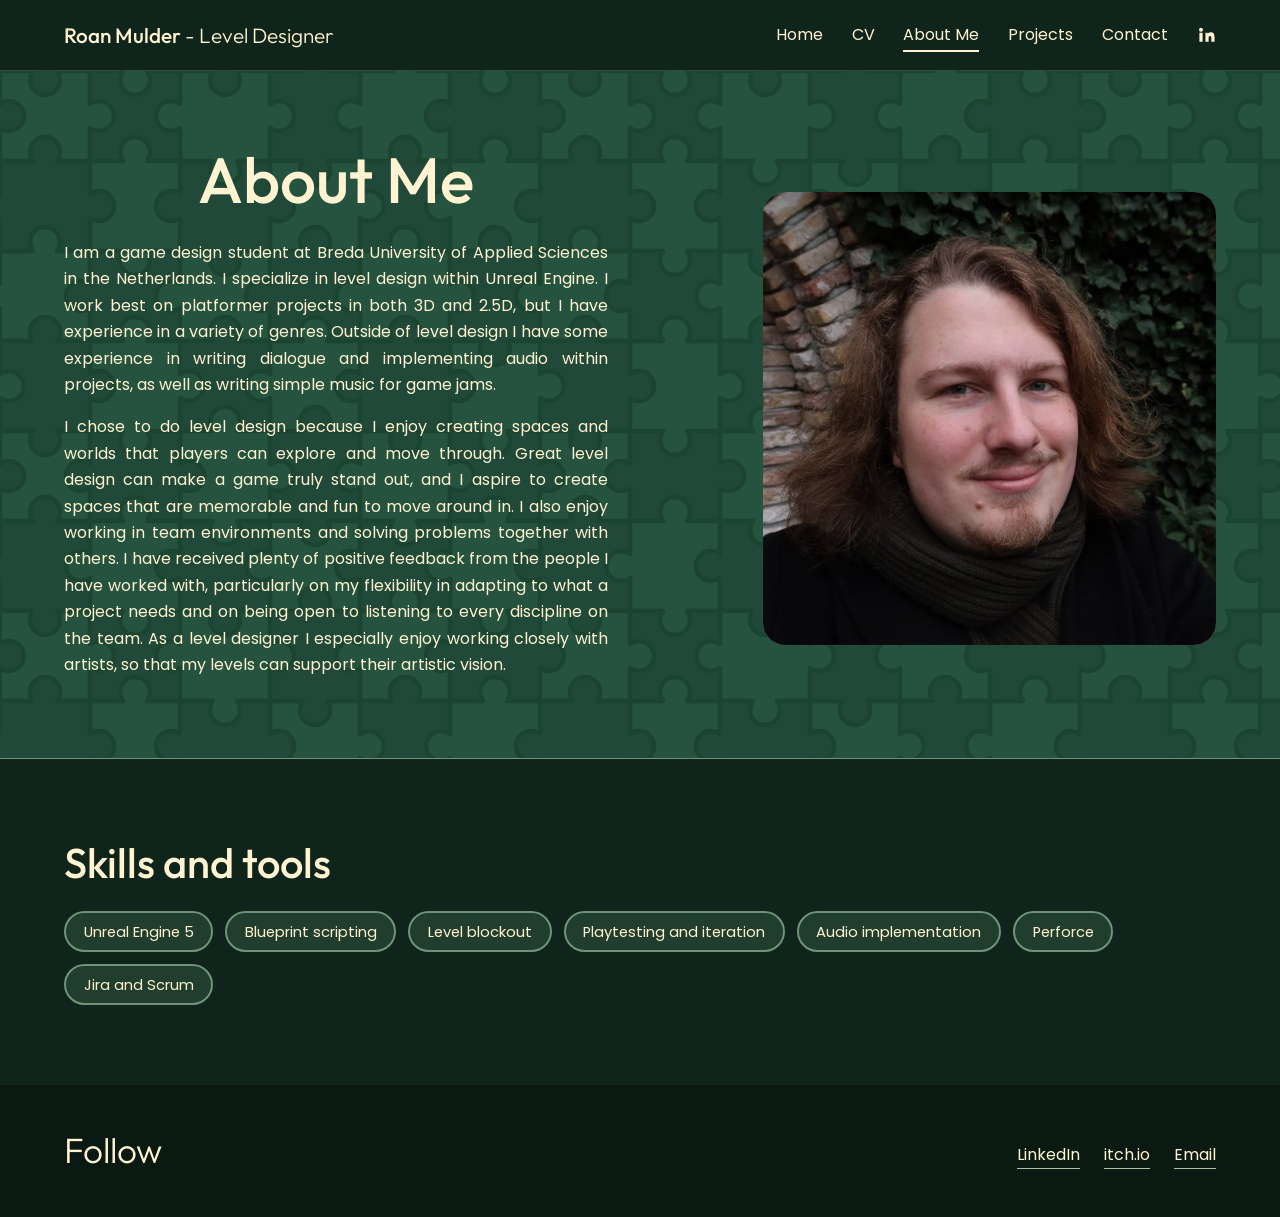
==== about.html @ 0f6e39f2 "Rename About page heading to About Me Co-Authored-By: Claude Opus 5.5 <noreply@anthropic.com> Claude" ====
<!DOCTYPE html>
<html lang="en">
<head>
  <meta charset="utf-8">
  <meta name="viewport" content="width=device-width, initial-scale=1">
  <title>About Me | Roan Mulder</title>
  <meta name="description" content="About Roan Mulder, game design student.">
  <link rel="icon" href="data:image/svg+xml,%3Csvg xmlns='http://www.w3.org/2000/svg' viewBox='0 0 100 100'%3E%3Ctext y='.9em' font-size='90'%3E%F0%9F%A7%A9%3C/text%3E%3C/svg%3E">
  <link rel="preconnect" href="https://fonts.googleapis.com">
  <link rel="preconnect" href="https://fonts.gstatic.com" crossorigin>
  <link href="https://fonts.googleapis.com/css2?family=Outfit:wght@200;300;500;600&family=Poppins:wght@400;500;600&display=swap" rel="stylesheet">
  <link rel="stylesheet" href="css/style.css">
</head>
<body>
<a class="skip-link" href="#content">Skip to content</a>
<header class="site-header">
  <a class="logo" href="index.html" aria-label="Roan Mulder, Level Designer, home">
    Roan Mulder<span class="logo-role"> - Level Designer</span>
  </a>
  <button class="nav-toggle" aria-controls="site-nav" aria-expanded="false">Menu</button>
  <nav class="site-nav" id="site-nav" aria-label="Main">
    <ul class="nav-list">
        <li><a href="index.html">Home</a></li>
        <li><a href="cv.html">CV</a></li>
        <li><a href="about.html" aria-current="page">About Me</a></li>
        <li><a href="projects.html">Projects</a></li>
        <li><a href="contact.html">Contact</a></li>
        <li><a href="https://www.linkedin.com/in/roanmulder/" aria-label="LinkedIn (opens in a new tab)" target="_blank" rel="noopener"><svg viewBox="0 0 24 24" aria-hidden="true"><path d="M4.98 3.5a2.5 2.5 0 1 1 0 5 2.5 2.5 0 0 1 0-5zM3 9.75h4V21H3V9.75zm6.5 0h3.83v1.54h.06c.53-1 1.84-2.07 3.78-2.07 4.04 0 4.78 2.66 4.78 6.12V21h-4v-4.72c0-1.13-.02-2.58-1.57-2.58-1.57 0-1.81 1.23-1.81 2.5V21h-4V9.75z"/></svg></a></li>
    </ul>
  </nav>
</header>

<main id="content">
  <section class="hero hero--short">
    <div class="about-grid">
      <div style="max-width: 34rem; text-align: justify">
        <h1 style="text-align: center; font-style: normal">About Me</h1>
        <p>I am a game design student at Breda University of Applied Sciences in the Netherlands. I specialize in level design within Unreal Engine. I work best on platformer projects in both 3D and 2.5D, but I have experience in a variety of genres. Outside of level design I have some experience in writing dialogue and implementing audio within projects, as well as writing simple music for game jams.</p>
        <p>I chose to do level design because I enjoy creating spaces and worlds that players can explore and move through. Great level design can make a game truly stand out, and I aspire to create spaces that are memorable and fun to move around in. I also enjoy working in team environments and solving problems together with others. I have received plenty of positive feedback from the people I have worked with, particularly on my flexibility in adapting to what a project needs and on being open to listening to every discipline on the team. As a level designer I especially enjoy working closely with artists, so that my levels can support their artistic vision.</p>
      </div>
      <div class="media media--square" style="align-self: center"><div class="ph">Your photo</div><img src="images/portrait.jpg" alt="Portrait of Roan Mulder" onerror="this.remove()"></div>
    </div>
  </section>

  <section class="section band-pine" aria-labelledby="skills-title">
    <div class="section-inner">
      <h2 id="skills-title" style="font-size:clamp(1.8rem,4vw,2.6rem)">Skills and tools</h2>
      <!-- EDIT: keep only what you are comfortable being asked about in an interview -->
      <ul class="chips">
        <li>Unreal Engine 5</li>
        <li>Blueprint scripting</li>
        <li>Level blockout</li>
        <li>Playtesting and iteration</li>
        <li>Audio implementation</li>
        <li>Perforce</li>
        <li>Jira and Scrum</li>
      </ul>
    </div>
  </section>
</main>
<footer class="site-footer">
  <div class="footer-inner">
    <div class="footer-follow">Follow</div>
    <ul class="footer-links">
      <li><a href="https://www.linkedin.com/in/roanmulder/" target="_blank" rel="noopener">LinkedIn</a></li>
      <li><a href="https://roanthegamer.itch.io" target="_blank" rel="noopener">itch.io</a></li>
      <li><a href="mailto:your.email@example.com">Email</a></li>
    </ul>
  </div>
</footer>
<script src="js/main.js"></script>
</body>
</html>
---- css/style.css ----
/* ==========================================================
   Portfolio template - Roan Mulder
   Colors live in :root. Change them there to re-theme the site.
   ========================================================== */

:root {
  --deep: #0f241a;      /* darkest pine: page background */
  --moss: #1c4531;      /* moss green: hero bands */
  --card: #3a6149;      /* lighter moss: project cards */
  --cream: #fff3d1;     /* cream: buttons and light sections */
  --ink: #12281d;       /* dark text on cream */
  --sage: #a9c2a4;      /* soft green: secondary text, outlines */
  --edge: #6f9279;      /* button borders */
  --gold: #e8c860;      /* hover and focus accent */
  --footer: #0a1a12;

  --font-head: "Outfit", "Segoe UI", system-ui, sans-serif;
  --font-body: "Poppins", "Segoe UI", system-ui, sans-serif;
  --pad: clamp(1.25rem, 5vw, 5rem);
  --max: 72rem;

  /* Interlocking jigsaw: a nod to Banjo-Kazooie's jiggies */
  --puzzle: url("data:image/svg+xml,%3Csvg xmlns='http://www.w3.org/2000/svg' width='360' height='360' viewBox='0 0 360 360'%3E%3Cdefs%3E%3Cg id='g' stroke='%231c4531' stroke-width='3' stroke-linejoin='round'%3E%3Cg fill='%23255340'%3E%3Cpath d='M0,0L22,0A10,10 0 1 0 38,0L60,0L60,22A10,10 0 1 1 60,38L60,60L38,60A10,10 0 1 0 22,60L0,60L0,38A10,10 0 1 0 0,22L0,0Z'/%3E%3Cpath d='M120,0L142,0A10,10 0 1 0 158,0L180,0L180,22A10,10 0 1 1 180,38L180,60L158,60A10,10 0 1 1 142,60L120,60L120,38A10,10 0 1 1 120,22L120,0Z'/%3E%3Cpath d='M240,0L262,0A10,10 0 1 1 278,0L300,0L300,22A10,10 0 1 0 300,38L300,60L278,60A10,10 0 1 0 262,60L240,60L240,38A10,10 0 1 1 240,22L240,0Z'/%3E%3Cpath d='M60,60L82,60A10,10 0 1 1 98,60L120,60L120,82A10,10 0 1 0 120,98L120,120L98,120A10,10 0 1 1 82,120L60,120L60,98A10,10 0 1 0 60,82L60,60Z'/%3E%3Cpath d='M180,60L202,60A10,10 0 1 0 218,60L240,60L240,82A10,10 0 1 1 240,98L240,120L218,120A10,10 0 1 0 202,120L180,120L180,98A10,10 0 1 0 180,82L180,60Z'/%3E%3Cpath d='M300,60L322,60A10,10 0 1 1 338,60L360,60L360,82A10,10 0 1 0 360,98L360,120L338,120A10,10 0 1 0 322,120L300,120L300,98A10,10 0 1 1 300,82L300,60Z'/%3E%3Cpath d='M0,120L22,120A10,10 0 1 1 38,120L60,120L60,142A10,10 0 1 0 60,158L60,180L38,180A10,10 0 1 0 22,180L0,180L0,158A10,10 0 1 1 0,142L0,120Z'/%3E%3Cpath d='M120,120L142,120A10,10 0 1 0 158,120L180,120L180,142A10,10 0 1 0 180,158L180,180L158,180A10,10 0 1 0 142,180L120,180L120,158A10,10 0 1 1 120,142L120,120Z'/%3E%3Cpath d='M240,120L262,120A10,10 0 1 1 278,120L300,120L300,142A10,10 0 1 1 300,158L300,180L278,180A10,10 0 1 0 262,180L240,180L240,158A10,10 0 1 1 240,142L240,120Z'/%3E%3Cpath d='M60,180L82,180A10,10 0 1 1 98,180L120,180L120,202A10,10 0 1 1 120,218L120,240L98,240A10,10 0 1 1 82,240L60,240L60,218A10,10 0 1 0 60,202L60,180Z'/%3E%3Cpath d='M180,180L202,180A10,10 0 1 1 218,180L240,180L240,202A10,10 0 1 0 240,218L240,240L218,240A10,10 0 1 0 202,240L180,240L180,218A10,10 0 1 1 180,202L180,180Z'/%3E%3Cpath d='M300,180L322,180A10,10 0 1 0 338,180L360,180L360,202A10,10 0 1 1 360,218L360,240L338,240A10,10 0 1 1 322,240L300,240L300,218A10,10 0 1 0 300,202L300,180Z'/%3E%3Cpath d='M0,240L22,240A10,10 0 1 0 38,240L60,240L60,262A10,10 0 1 0 60,278L60,300L38,300A10,10 0 1 0 22,300L0,300L0,278A10,10 0 1 0 0,262L0,240Z'/%3E%3Cpath d='M120,240L142,240A10,10 0 1 1 158,240L180,240L180,262A10,10 0 1 1 180,278L180,300L158,300A10,10 0 1 1 142,300L120,300L120,278A10,10 0 1 0 120,262L120,240Z'/%3E%3Cpath d='M240,240L262,240A10,10 0 1 0 278,240L300,240L300,262A10,10 0 1 1 300,278L300,300L278,300A10,10 0 1 1 262,300L240,300L240,278A10,10 0 1 1 240,262L240,240Z'/%3E%3Cpath d='M60,300L82,300A10,10 0 1 1 98,300L120,300L120,322A10,10 0 1 0 120,338L120,360L98,360A10,10 0 1 1 82,360L60,360L60,338A10,10 0 1 1 60,322L60,300Z'/%3E%3Cpath d='M180,300L202,300A10,10 0 1 0 218,300L240,300L240,322A10,10 0 1 0 240,338L240,360L218,360A10,10 0 1 0 202,360L180,360L180,338A10,10 0 1 1 180,322L180,300Z'/%3E%3Cpath d='M300,300L322,300A10,10 0 1 1 338,300L360,300L360,322A10,10 0 1 0 360,338L360,360L338,360A10,10 0 1 1 322,360L300,360L300,338A10,10 0 1 1 300,322L300,300Z'/%3E%3C/g%3E%3Cg fill='%2321493a'%3E%3Cpath d='M60,0L82,0A10,10 0 1 0 98,0L120,0L120,22A10,10 0 1 0 120,38L120,60L98,60A10,10 0 1 0 82,60L60,60L60,38A10,10 0 1 0 60,22L60,0Z'/%3E%3Cpath d='M180,0L202,0A10,10 0 1 1 218,0L240,0L240,22A10,10 0 1 0 240,38L240,60L218,60A10,10 0 1 1 202,60L180,60L180,38A10,10 0 1 0 180,22L180,0Z'/%3E%3Cpath d='M300,0L322,0A10,10 0 1 0 338,0L360,0L360,22A10,10 0 1 1 360,38L360,60L338,60A10,10 0 1 0 322,60L300,60L300,38A10,10 0 1 1 300,22L300,0Z'/%3E%3Cpath d='M0,60L22,60A10,10 0 1 1 38,60L60,60L60,82A10,10 0 1 1 60,98L60,120L38,120A10,10 0 1 0 22,120L0,120L0,98A10,10 0 1 1 0,82L0,60Z'/%3E%3Cpath d='M120,60L142,60A10,10 0 1 0 158,60L180,60L180,82A10,10 0 1 1 180,98L180,120L158,120A10,10 0 1 1 142,120L120,120L120,98A10,10 0 1 1 120,82L120,60Z'/%3E%3Cpath d='M240,60L262,60A10,10 0 1 1 278,60L300,60L300,82A10,10 0 1 0 300,98L300,120L278,120A10,10 0 1 0 262,120L240,120L240,98A10,10 0 1 0 240,82L240,60Z'/%3E%3Cpath d='M60,120L82,120A10,10 0 1 0 98,120L120,120L120,142A10,10 0 1 0 120,158L120,180L98,180A10,10 0 1 0 82,180L60,180L60,158A10,10 0 1 1 60,142L60,120Z'/%3E%3Cpath d='M180,120L202,120A10,10 0 1 1 218,120L240,120L240,142A10,10 0 1 0 240,158L240,180L218,180A10,10 0 1 0 202,180L180,180L180,158A10,10 0 1 1 180,142L180,120Z'/%3E%3Cpath d='M300,120L322,120A10,10 0 1 1 338,120L360,120L360,142A10,10 0 1 0 360,158L360,180L338,180A10,10 0 1 1 322,180L300,180L300,158A10,10 0 1 0 300,142L300,120Z'/%3E%3Cpath d='M0,180L22,180A10,10 0 1 1 38,180L60,180L60,202A10,10 0 1 1 60,218L60,240L38,240A10,10 0 1 1 22,240L0,240L0,218A10,10 0 1 0 0,202L0,180Z'/%3E%3Cpath d='M120,180L142,180A10,10 0 1 1 158,180L180,180L180,202A10,10 0 1 0 180,218L180,240L158,240A10,10 0 1 0 142,240L120,240L120,218A10,10 0 1 0 120,202L120,180Z'/%3E%3Cpath d='M240,180L262,180A10,10 0 1 1 278,180L300,180L300,202A10,10 0 1 1 300,218L300,240L278,240A10,10 0 1 1 262,240L240,240L240,218A10,10 0 1 1 240,202L240,180Z'/%3E%3Cpath d='M60,240L82,240A10,10 0 1 0 98,240L120,240L120,262A10,10 0 1 1 120,278L120,300L98,300A10,10 0 1 0 82,300L60,300L60,278A10,10 0 1 1 60,262L60,240Z'/%3E%3Cpath d='M180,240L202,240A10,10 0 1 1 218,240L240,240L240,262A10,10 0 1 0 240,278L240,300L218,300A10,10 0 1 1 202,300L180,300L180,278A10,10 0 1 0 180,262L180,240Z'/%3E%3Cpath d='M300,240L322,240A10,10 0 1 0 338,240L360,240L360,262A10,10 0 1 1 360,278L360,300L338,300A10,10 0 1 0 322,300L300,300L300,278A10,10 0 1 0 300,262L300,240Z'/%3E%3Cpath d='M0,300L22,300A10,10 0 1 1 38,300L60,300L60,322A10,10 0 1 0 60,338L60,360L38,360A10,10 0 1 1 22,360L0,360L0,338A10,10 0 1 1 0,322L0,300Z'/%3E%3Cpath d='M120,300L142,300A10,10 0 1 0 158,300L180,300L180,322A10,10 0 1 0 180,338L180,360L158,360A10,10 0 1 1 142,360L120,360L120,338A10,10 0 1 1 120,322L120,300Z'/%3E%3Cpath d='M240,300L262,300A10,10 0 1 0 278,300L300,300L300,322A10,10 0 1 0 300,338L300,360L278,360A10,10 0 1 0 262,360L240,360L240,338A10,10 0 1 1 240,322L240,300Z'/%3E%3C/g%3E%3C/g%3E%3C/defs%3E%3Cuse href='%23g' x='-360' y='-360'/%3E%3Cuse href='%23g' x='-360' y='0'/%3E%3Cuse href='%23g' x='-360' y='360'/%3E%3Cuse href='%23g' x='0' y='-360'/%3E%3Cuse href='%23g' x='0' y='0'/%3E%3Cuse href='%23g' x='0' y='360'/%3E%3Cuse href='%23g' x='360' y='-360'/%3E%3Cuse href='%23g' x='360' y='0'/%3E%3Cuse href='%23g' x='360' y='360'/%3E%3C/svg%3E");
}

*, *::before, *::after { box-sizing: border-box; }

html { scroll-behavior: smooth; }

body {
  margin: 0;
  background: var(--deep);
  color: var(--cream);
  font-family: var(--font-body);
  font-size: 1rem;
  line-height: 1.65;
}

img { max-width: 100%; display: block; }
a { color: inherit; }
h1, h2, h3 { font-family: var(--font-head); font-weight: 300; line-height: 1.15; margin: 0; }
p { margin: 0 0 1rem; }

:focus-visible { outline: 3px solid var(--gold); outline-offset: 3px; }

.skip-link {
  position: absolute; left: -999px; top: 0; z-index: 100;
  background: var(--cream); color: var(--ink); padding: .6rem 1rem;
}
.skip-link:focus { left: 1rem; top: 1rem; }

/* ---------- Header ---------- */

.site-header {
  position: relative; z-index: 20;
  display: flex; align-items: center; justify-content: space-between;
  padding: 1.1rem var(--pad);
  background: var(--deep);
  border-bottom: 1px solid rgba(111, 146, 121, .35);
}

.logo { text-decoration: none; font-family: var(--font-head); font-weight: 500; font-size: 1.3rem; }
.logo-role { font-weight: 300; }

.nav-list { display: flex; align-items: center; gap: 1.8rem; list-style: none; margin: 0; padding: 0; }
.nav-list a { text-decoration: none; padding: .25rem 0; border-bottom: 2px solid transparent; transition: border-color .15s; }
.nav-list a:hover { border-bottom-color: var(--sage); }
.nav-list a[aria-current="page"] { border-bottom-color: var(--cream); }
.nav-list svg { width: 1.2rem; height: 1.2rem; fill: currentColor; display: block; }

.nav-toggle {
  display: none; background: none; border: 2px solid var(--cream); color: var(--cream);
  font: inherit; padding: .35rem .9rem; border-radius: .5rem; cursor: pointer;
}

/* ---------- Hero ---------- */

.hero {
  position: relative;
  padding: 4.5rem var(--pad) 5rem;
  background: var(--puzzle), var(--moss);
  background-size: 540px 540px, auto;
  border-bottom: 1px solid var(--edge);
}
.hero--short { padding-bottom: 4rem; }

.hero-inner {
  max-width: var(--max); margin: 0 auto;
  display: grid; grid-template-columns: 1.3fr 1fr; gap: 4rem; align-items: center;
}
.hero h1 { font-size: clamp(2.8rem, 6vw, 4.5rem); margin-bottom: 1rem; }
.hero .lead { font-size: clamp(1.15rem, 2.2vw, 1.6rem); max-width: 34rem; margin-bottom: 2rem; }

.button-row { display: flex; flex-wrap: wrap; gap: 1rem; }
.button-row--fit { display: grid; grid-template-columns: repeat(3, 1fr); max-width: 34rem; }
.button-row--fit .btn { min-width: 0; padding-left: .5rem; padding-right: .5rem; }

.btn {
  display: inline-block; text-align: center; text-decoration: none;
  background: var(--cream); color: var(--ink);
  border: 3px solid var(--edge); border-radius: .25rem;
  padding: .85rem 2rem; min-width: 8.5rem; font-size: .95rem;
  transition: background .15s, border-color .15s;
}
.btn:hover { background: var(--gold); border-color: var(--cream); }

/* ---------- Image placeholders ---------- */

.media { position: relative; overflow: hidden; border-radius: 1.4rem; background: rgba(255, 243, 209, .08); }
.media img { position: relative; z-index: 1; width: 100%; height: 100%; object-fit: cover; background: var(--deep); }
.media--portrait { aspect-ratio: 3 / 4; }
.media--cover { aspect-ratio: 16 / 10; border-radius: .9rem; }
.media--wide { aspect-ratio: 16 / 9; }
.media--square { aspect-ratio: 1 / 1; }
.media--contain img { object-fit: contain; }
.media--auto { aspect-ratio: auto; min-height: 10rem; border-radius: .9rem; }
.media--auto img { height: auto; }
.ph {
  position: absolute; inset: 0; display: grid; place-items: center; text-align: center;
  border: 2px dashed var(--sage); border-radius: inherit; color: var(--sage);
  font-size: .9rem; padding: 1rem;
}

/* ---------- Sections ---------- */

.section { padding: 5rem var(--pad); }
.section-inner { max-width: var(--max); margin: 0 auto; }
.section-title { text-align: center; font-size: clamp(2.4rem, 5vw, 3.8rem); margin-bottom: 3rem; }
.section-more { text-align: center; margin-top: 3rem; }

.band-cream { background: var(--cream); color: var(--ink); }
.band-cream .btn { background: var(--ink); color: var(--cream); border-color: var(--card); }
.band-cream .btn:hover { background: var(--moss); border-color: var(--ink); }
.band-cream h2 { font-weight: 500; }

.band-pine { background: var(--deep); color: var(--cream); }
.band-pine h2 { font-weight: 500; }
.band-pine .cv-block { border-top-color: rgba(169, 194, 164, .25); }
.band-pine .chips li { border-color: var(--edge); background: rgba(58, 97, 73, .4); }

.prose { max-width: 44rem; }
.prose h2 { font-size: clamp(1.6rem, 3vw, 2.1rem); margin: 2.5rem 0 1rem; }

/* ---------- Project cards ---------- */

.card-grid--one { grid-template-columns: minmax(0, 24rem) !important; justify-content: center; }
.card-grid { display: grid; grid-template-columns: repeat(auto-fit, minmax(17rem, 1fr)); gap: 2rem; }

.card {
  display: flex; flex-direction: column;
  background: var(--card); border-radius: 1.4rem; padding: 1.2rem 1.4rem 1.6rem;
}
.card h3 { font-weight: 600; font-size: 1.05rem; text-align: center; margin: 1.2rem 0 .8rem; }
.card .role { text-align: center; color: var(--sage); font-size: .92rem; margin: -.4rem 0 .9rem; }
.card ul { margin: 0 0 1.5rem; padding-left: 1.1rem; font-size: .9rem; }
.card li { margin-bottom: .3rem; }
.card .btn { margin-top: auto; align-self: center; }

.card--compact { padding: 1.4rem; }
.card--compact h3 { text-align: left; margin: 0 0 .5rem; }
.card--compact p { font-size: .9rem; color: var(--cream); }
.card--compact .btn { align-self: flex-start; padding: .6rem 1.4rem; min-width: 0; }

.subhead { font-size: clamp(1.8rem, 3.5vw, 2.4rem); text-align: center; margin: 5rem 0 2.5rem; }

/* ---------- Chips ---------- */

.chips { list-style: none; margin: 1.5rem 0 0; padding: 0; display: flex; flex-wrap: wrap; gap: .75rem; }
.chips li {
  border: 2px solid var(--card); background: rgba(58, 97, 73, .12);
  padding: .4rem 1.1rem; border-radius: 999px; font-size: .92rem;
}

/* ---------- About / CV / Contact ---------- */

.about-grid { max-width: var(--max); margin: 0 auto; display: grid; grid-template-columns: 1.4fr 1fr; gap: 4rem; align-items: start; }
.about-grid h1 { font-size: clamp(2.6rem, 5vw, 4rem); font-style: italic; font-weight: 500; margin-bottom: 1.5rem; }
.about-grid p { max-width: 38rem; }

.cv-block { display: grid; grid-template-columns: 12rem 1fr; gap: 2rem; padding: 2.2rem 0; border-top: 2px solid rgba(18, 40, 29, .18); }
.cv-block:first-of-type { border-top: 0; }
.cv-block h2 { font-size: 1.5rem; }
.cv-entry { margin-bottom: 1.4rem; }
.cv-entry h3 { font-weight: 600; font-size: 1.05rem; }
.cv-entry .when { font-size: .88rem; opacity: .75; margin-bottom: .3rem; }

.contact-intro { font-size: 1.2rem; max-width: 36rem; }

/* ---------- Project page ---------- */

.banner { height: clamp(10rem, 22vw, 16rem); border-radius: 0; }
.banner .ph { border-radius: 0; border-width: 0 0 2px 0; }

.project-title { text-align: center; font-size: clamp(2.4rem, 5vw, 3.6rem); padding: 3rem var(--pad) 0; }
.project-role { text-align: center; color: var(--sage); font-size: 1.15rem; margin: .6rem 0 0; padding: 0 var(--pad); }

.summary { display: grid; grid-template-columns: 1fr 1.6fr; gap: 3rem; align-items: start; }
.summary h2 { font-size: 1.1rem; font-weight: 600; margin-bottom: .6rem; }
.summary ul { padding-left: 1.2rem; }
.summary li { margin-bottom: .45rem; }
.summary h2:not(:first-child) { margin-top: 1.6rem; }
.recognition { max-width: 56rem; margin: 0 auto; }
.recognition h2 { font-size: 1.8rem; text-align: center; margin-bottom: 1.2rem; }
.recognition ul { list-style: none; margin: 0; padding: 0; display: grid; gap: .7rem; }
.recognition li { background: var(--card); border-radius: .9rem; padding: .8rem 1.2rem; }
.facts { display: grid; grid-template-columns: auto 1fr; gap: .35rem 1.2rem; margin: 0 0 1.5rem; font-size: .95rem; }
.facts dt { font-weight: 600; }
.facts dd { margin: 0; }

.video { aspect-ratio: 16 / 9; border-radius: 1rem; overflow: hidden; background: var(--deep); position: relative; max-width: 56rem; margin: 0 auto; }
.video iframe { width: 100%; height: 100%; border: 0; display: block; }
.video .ph { color: var(--sage); }

.row { display: grid; grid-template-columns: 1.2fr 1fr; gap: 3rem; align-items: center; padding: 2.5rem 0; }
.row--flip .row-media { order: -1; }
.row h2 { font-size: clamp(1.5rem, 3vw, 2rem); font-weight: 500; margin-bottom: .8rem; }
.row p:last-child { margin-bottom: 0; }

.gallery { display: grid; grid-template-columns: repeat(auto-fit, minmax(14rem, 1fr)); gap: 1.5rem; margin-top: 1rem; }
.gallery .media { border-radius: .9rem; }

/* ---------- Footer ---------- */

.site-footer { background: var(--footer); padding: 3rem var(--pad); }
.footer-inner { max-width: var(--max); margin: 0 auto; display: flex; flex-wrap: wrap; justify-content: space-between; gap: 1.5rem; align-items: end; }
.footer-follow { font-family: var(--font-head); font-weight: 300; font-size: 2.2rem; line-height: 1; }
.footer-links { list-style: none; margin: 0; padding: 0; display: flex; gap: 1.5rem; flex-wrap: wrap; }
.footer-links a { text-decoration: none; border-bottom: 1px solid var(--sage); padding-bottom: 2px; }
.footer-links a:hover { color: var(--gold); border-color: var(--gold); }
.footer-note { width: 100%; font-size: .8rem; color: var(--sage); margin: 1rem 0 0; }

/* ---------- Mobile ---------- */

@media (max-width: 860px) {
  .logo { font-size: 1.02rem; }
  .nav-toggle { display: block; }
  .site-nav { display: none; position: absolute; top: 100%; left: var(--pad); right: var(--pad); background: var(--deep); border: 1px solid var(--edge); border-radius: 1rem; padding: 1rem 1.5rem; margin-top: .5rem; }
  .site-nav.is-open { display: block; }
  .nav-list { flex-direction: column; align-items: flex-start; gap: .9rem; }

  .hero { padding-top: 3rem; }
  .hero-inner, .about-grid, .summary, .row { grid-template-columns: 1fr; gap: 2rem; }
  .hero-inner .media--portrait, .about-grid .media--portrait, .hero-inner .media--square { max-width: 18rem; }
  .row--flip .row-media { order: 0; }
  .cv-block { grid-template-columns: 1fr; gap: .5rem; }
  .section { padding: 3.5rem var(--pad); }
}

@media (prefers-reduced-motion: reduce) {
  html { scroll-behavior: auto; }
  * { transition: none !important; }
}

/* ---------- Project story blocks ---------- */
.story { padding: 1.8rem 0; }
.story h2 { font-size: clamp(1.5rem, 3vw, 2rem); font-weight: 500; margin-bottom: .8rem; }
.story p, .story ul { max-width: 46rem; }
.story ul { padding-left: 1.2rem; }
.story li { margin-bottom: .4rem; }
.figure { margin: 1.5rem 0 0; }
.figure figcaption { font-size: .9rem; color: var(--sage); margin-top: .6rem; }
.iter-grid { display: grid; grid-template-columns: repeat(auto-fit, minmax(19rem, 1fr)); gap: 2rem; margin-top: 1.5rem; }
.iter h3 { font-family: var(--font-body); font-weight: 600; font-size: 1.05rem; margin-bottom: .7rem; }
.iter p { font-size: .95rem; margin-top: .8rem; }
.caption { text-align: center; font-size: .9rem; color: var(--sage); margin: 1rem auto 0; max-width: 40rem; }
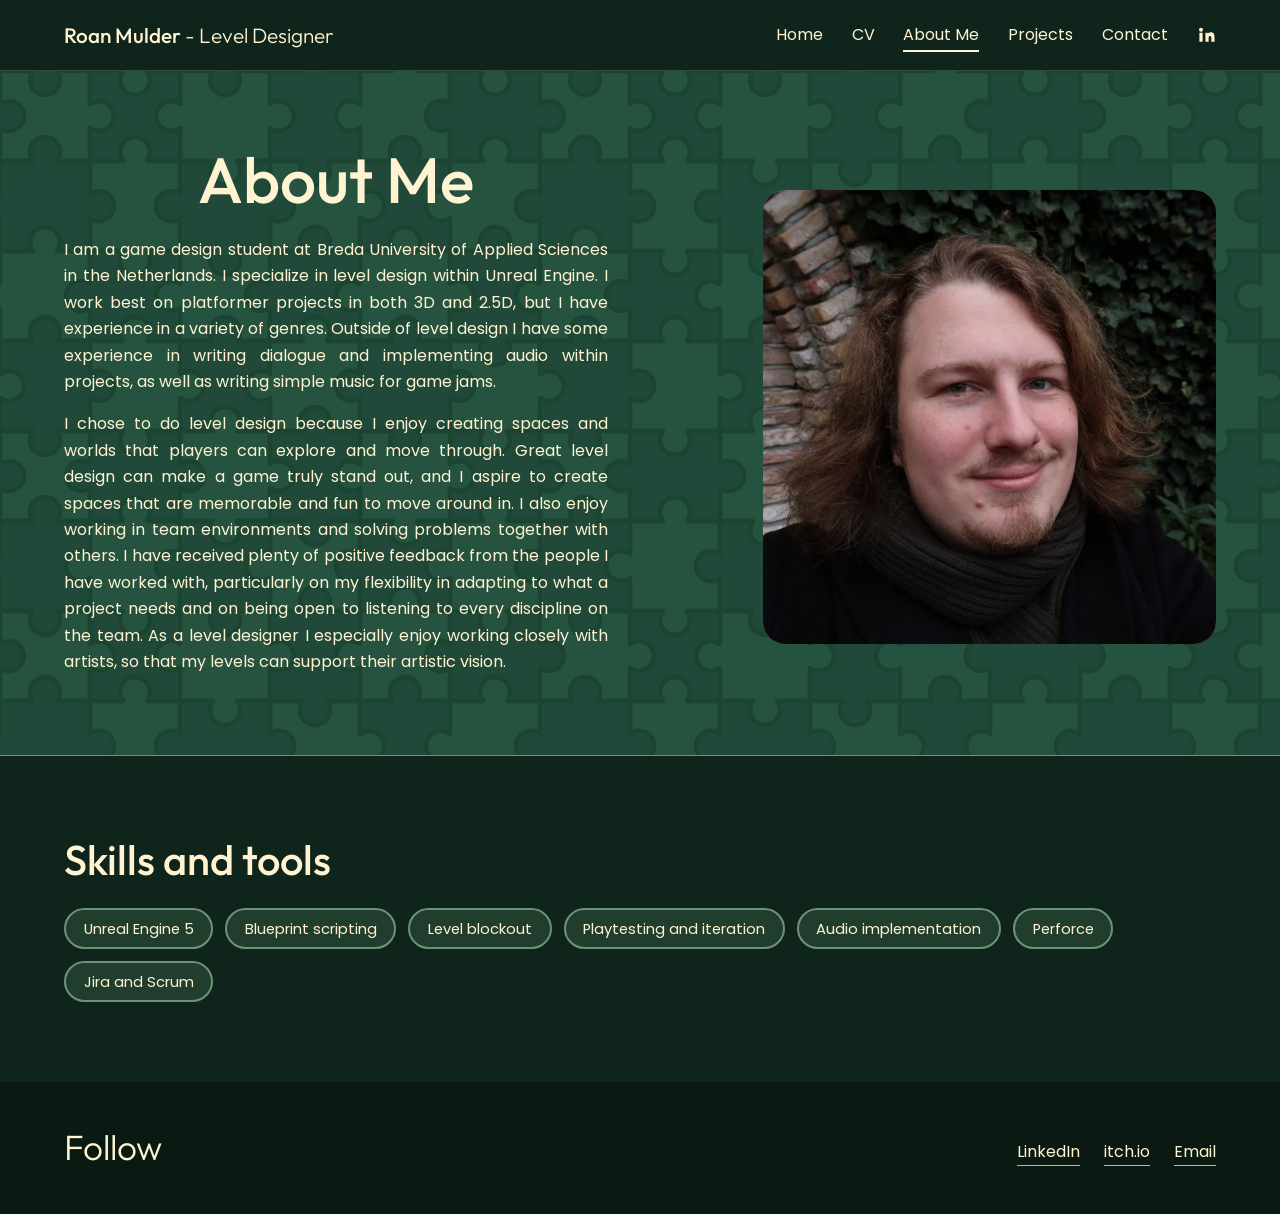
==== commit dca0b675: "Reduce space under About page heading by 3px Co-Authored-By: Claude Opus 5.5 <noreply@anthropic.com>" ====
--- a/about.html
+++ b/about.html
@@ -34,7 +34,7 @@
   <section class="hero hero--short">
     <div class="about-grid">
       <div style="max-width: 34rem; text-align: justify">
-        <h1 style="text-align: center; font-style: normal">About Me</h1>
+        <h1 style="text-align: center; font-style: normal; margin-bottom: 21px">About Me</h1>
         <p>I am a game design student at Breda University of Applied Sciences in the Netherlands. I specialize in level design within Unreal Engine. I work best on platformer projects in both 3D and 2.5D, but I have experience in a variety of genres. Outside of level design I have some experience in writing dialogue and implementing audio within projects, as well as writing simple music for game jams.</p>
         <p>I chose to do level design because I enjoy creating spaces and worlds that players can explore and move through. Great level design can make a game truly stand out, and I aspire to create spaces that are memorable and fun to move around in. I also enjoy working in team environments and solving problems together with others. I have received plenty of positive feedback from the people I have worked with, particularly on my flexibility in adapting to what a project needs and on being open to listening to every discipline on the team. As a level designer I especially enjoy working closely with artists, so that my levels can support their artistic vision.</p>
       </div>
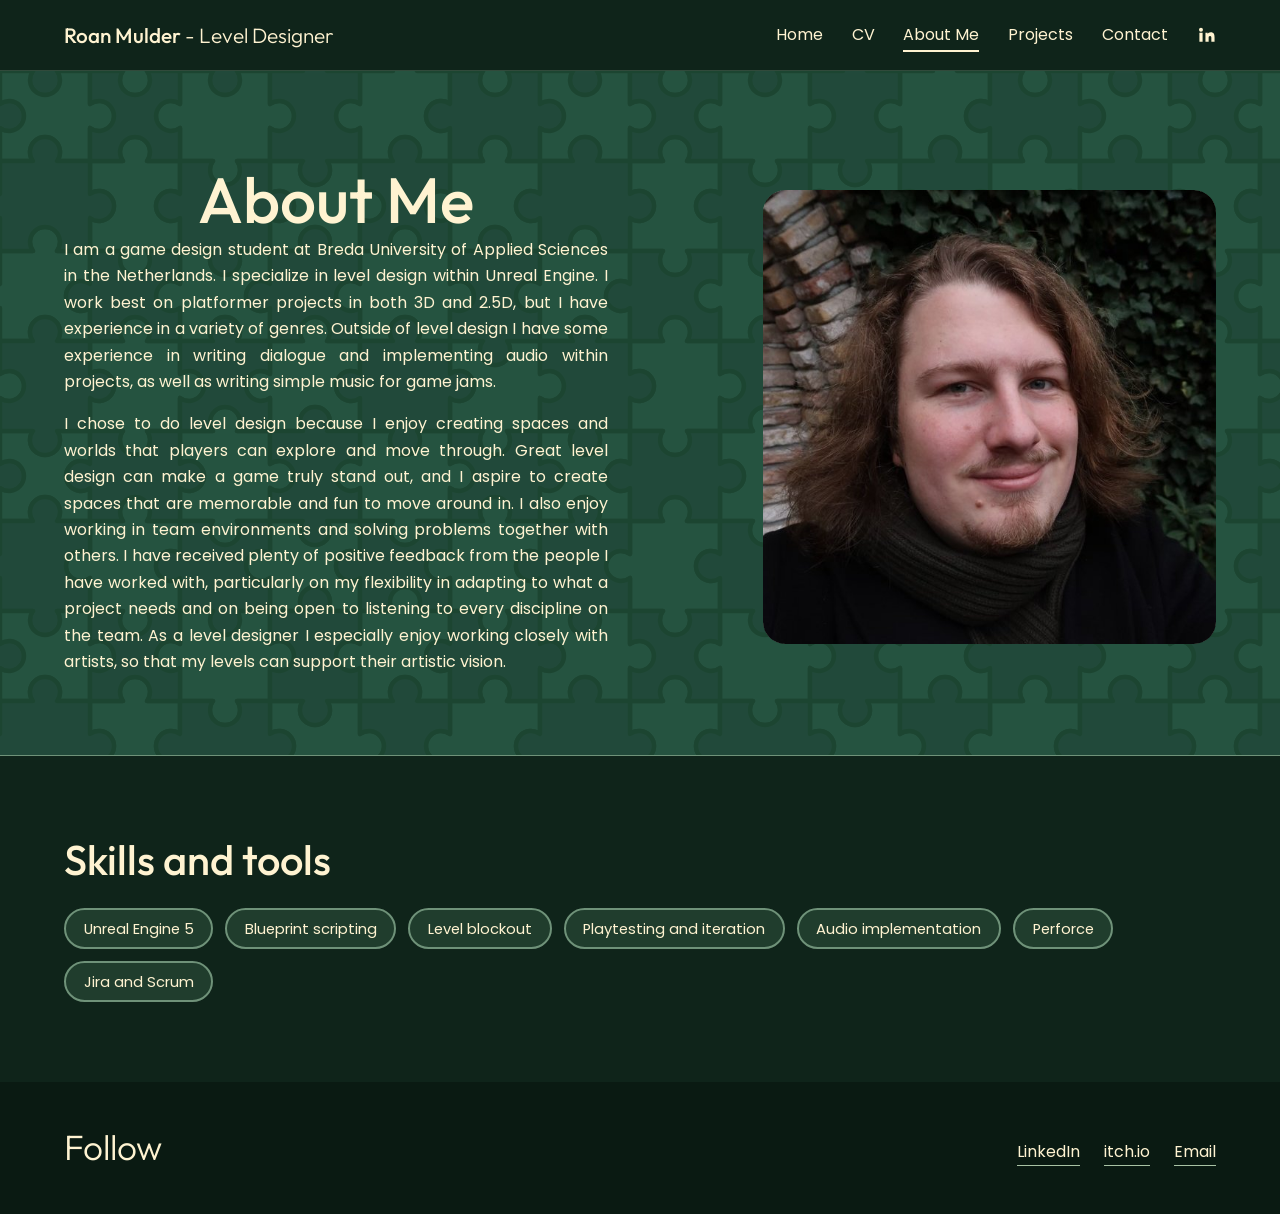
==== commit f4dcfc69: "Move About page heading down, closer to the text Co-Authored-By: Claude Opus 5.5 <noreply@anthropic." ====
--- a/about.html
+++ b/about.html
@@ -34,7 +34,7 @@
   <section class="hero hero--short">
     <div class="about-grid">
       <div style="max-width: 34rem; text-align: justify">
-        <h1 style="text-align: center; font-style: normal; margin-bottom: 21px">About Me</h1>
+        <h1 style="text-align: center; font-style: normal; margin: 20px 0 1px">About Me</h1>
         <p>I am a game design student at Breda University of Applied Sciences in the Netherlands. I specialize in level design within Unreal Engine. I work best on platformer projects in both 3D and 2.5D, but I have experience in a variety of genres. Outside of level design I have some experience in writing dialogue and implementing audio within projects, as well as writing simple music for game jams.</p>
         <p>I chose to do level design because I enjoy creating spaces and worlds that players can explore and move through. Great level design can make a game truly stand out, and I aspire to create spaces that are memorable and fun to move around in. I also enjoy working in team environments and solving problems together with others. I have received plenty of positive feedback from the people I have worked with, particularly on my flexibility in adapting to what a project needs and on being open to listening to every discipline on the team. As a level designer I especially enjoy working closely with artists, so that my levels can support their artistic vision.</p>
       </div>
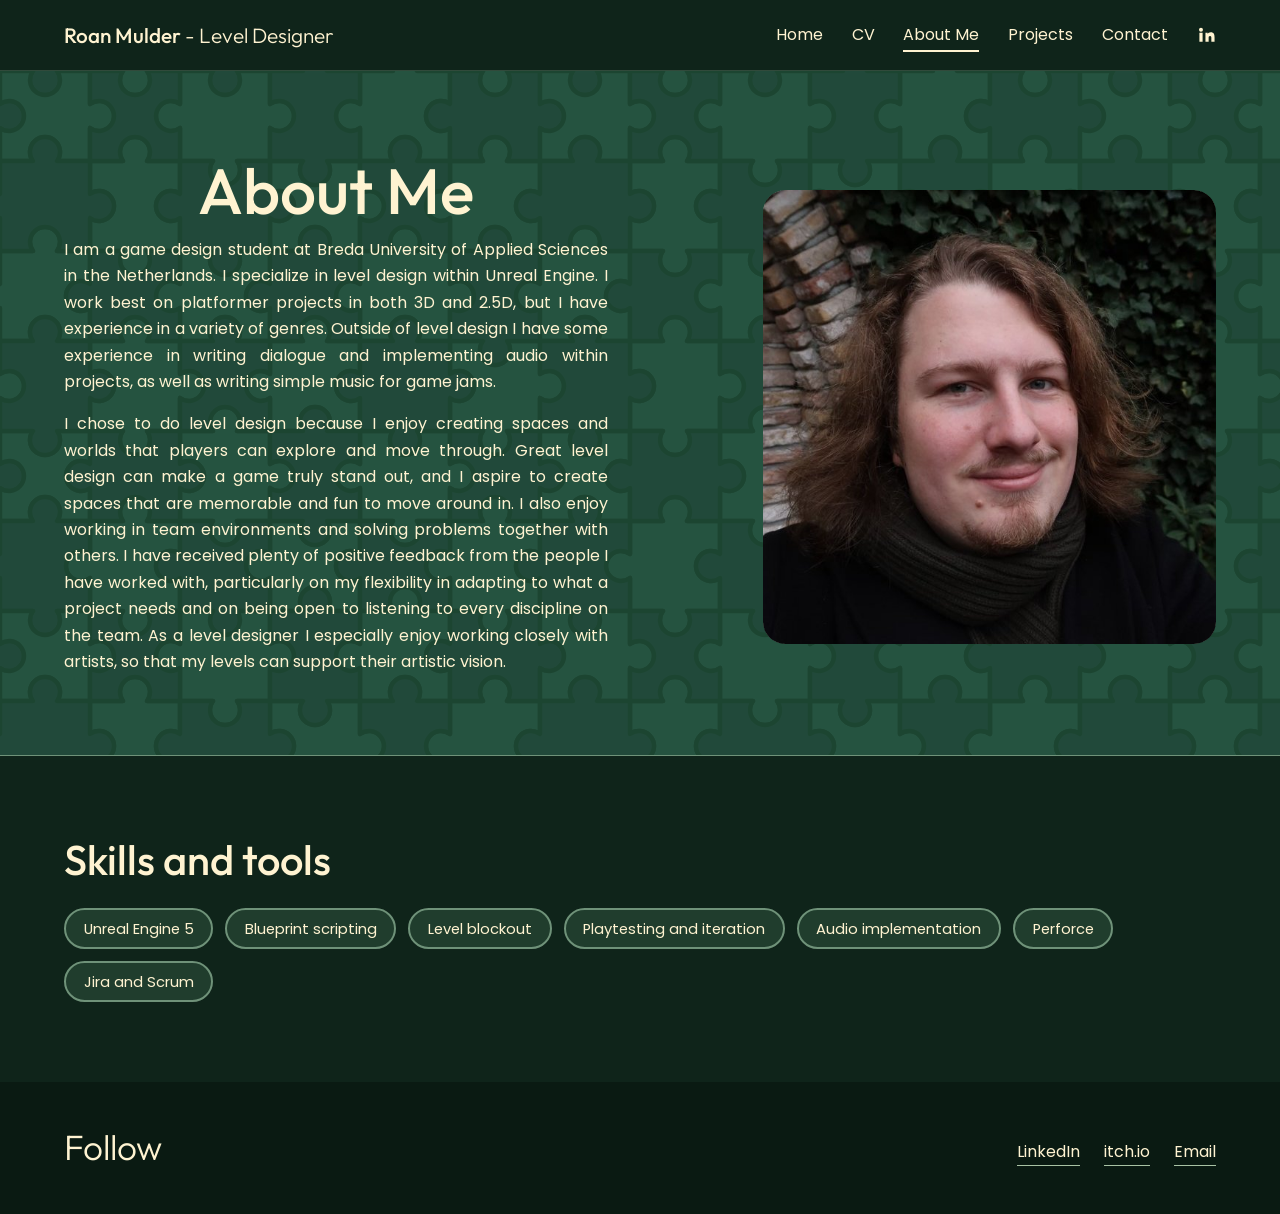
==== commit fa2a2b61: "Lift About page heading so its middle lines up with the photo's top edge Co-Authored-By: Claude Opus" ====
--- a/about.html
+++ b/about.html
@@ -34,7 +34,7 @@
   <section class="hero hero--short">
     <div class="about-grid">
       <div style="max-width: 34rem; text-align: justify">
-        <h1 style="text-align: center; font-style: normal; margin: 20px 0 1px">About Me</h1>
+        <h1 style="text-align: center; font-style: normal; margin: 11px 0 10px">About Me</h1>
         <p>I am a game design student at Breda University of Applied Sciences in the Netherlands. I specialize in level design within Unreal Engine. I work best on platformer projects in both 3D and 2.5D, but I have experience in a variety of genres. Outside of level design I have some experience in writing dialogue and implementing audio within projects, as well as writing simple music for game jams.</p>
         <p>I chose to do level design because I enjoy creating spaces and worlds that players can explore and move through. Great level design can make a game truly stand out, and I aspire to create spaces that are memorable and fun to move around in. I also enjoy working in team environments and solving problems together with others. I have received plenty of positive feedback from the people I have worked with, particularly on my flexibility in adapting to what a project needs and on being open to listening to every discipline on the team. As a level designer I especially enjoy working closely with artists, so that my levels can support their artistic vision.</p>
       </div>
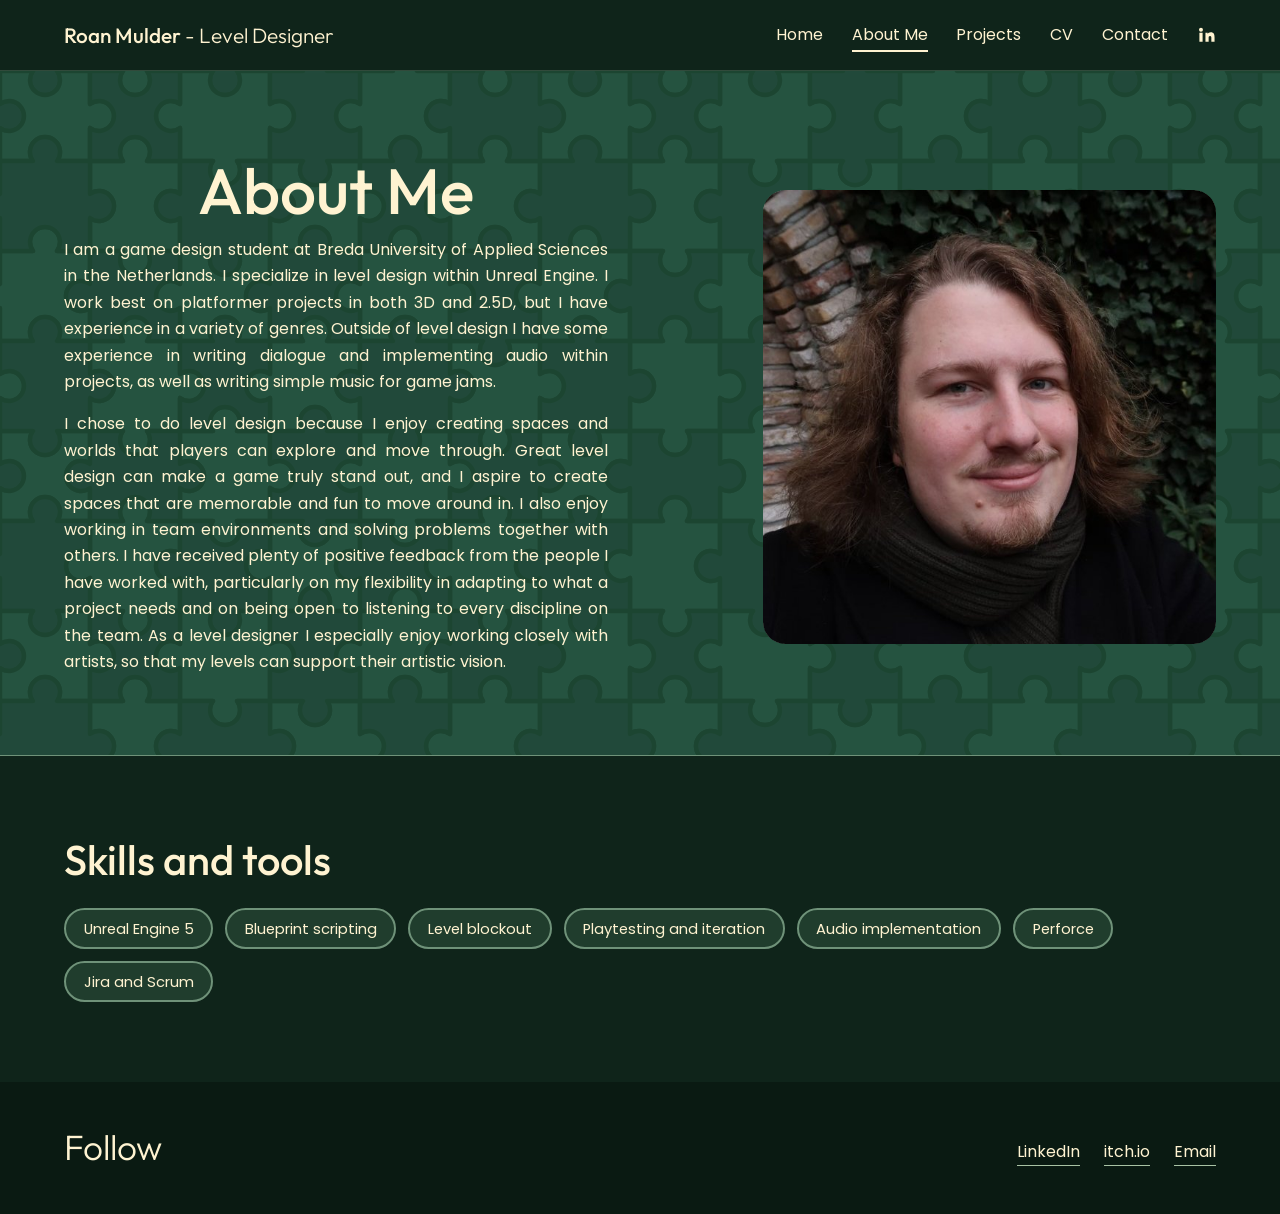
==== commit 513e1475: "Use the new menu order (About Me, Projects, CV) on every page Co-Authored-By: Claude Opus 5.5 <norep" ====
--- a/about.html
+++ b/about.html
@@ -21,9 +21,9 @@
   <nav class="site-nav" id="site-nav" aria-label="Main">
     <ul class="nav-list">
         <li><a href="index.html">Home</a></li>
-        <li><a href="cv.html">CV</a></li>
         <li><a href="about.html" aria-current="page">About Me</a></li>
         <li><a href="projects.html">Projects</a></li>
+        <li><a href="cv.html">CV</a></li>
         <li><a href="contact.html">Contact</a></li>
         <li><a href="https://www.linkedin.com/in/roanmulder/" aria-label="LinkedIn (opens in a new tab)" target="_blank" rel="noopener"><svg viewBox="0 0 24 24" aria-hidden="true"><path d="M4.98 3.5a2.5 2.5 0 1 1 0 5 2.5 2.5 0 0 1 0-5zM3 9.75h4V21H3V9.75zm6.5 0h3.83v1.54h.06c.53-1 1.84-2.07 3.78-2.07 4.04 0 4.78 2.66 4.78 6.12V21h-4v-4.72c0-1.13-.02-2.58-1.57-2.58-1.57 0-1.81 1.23-1.81 2.5V21h-4V9.75z"/></svg></a></li>
     </ul>
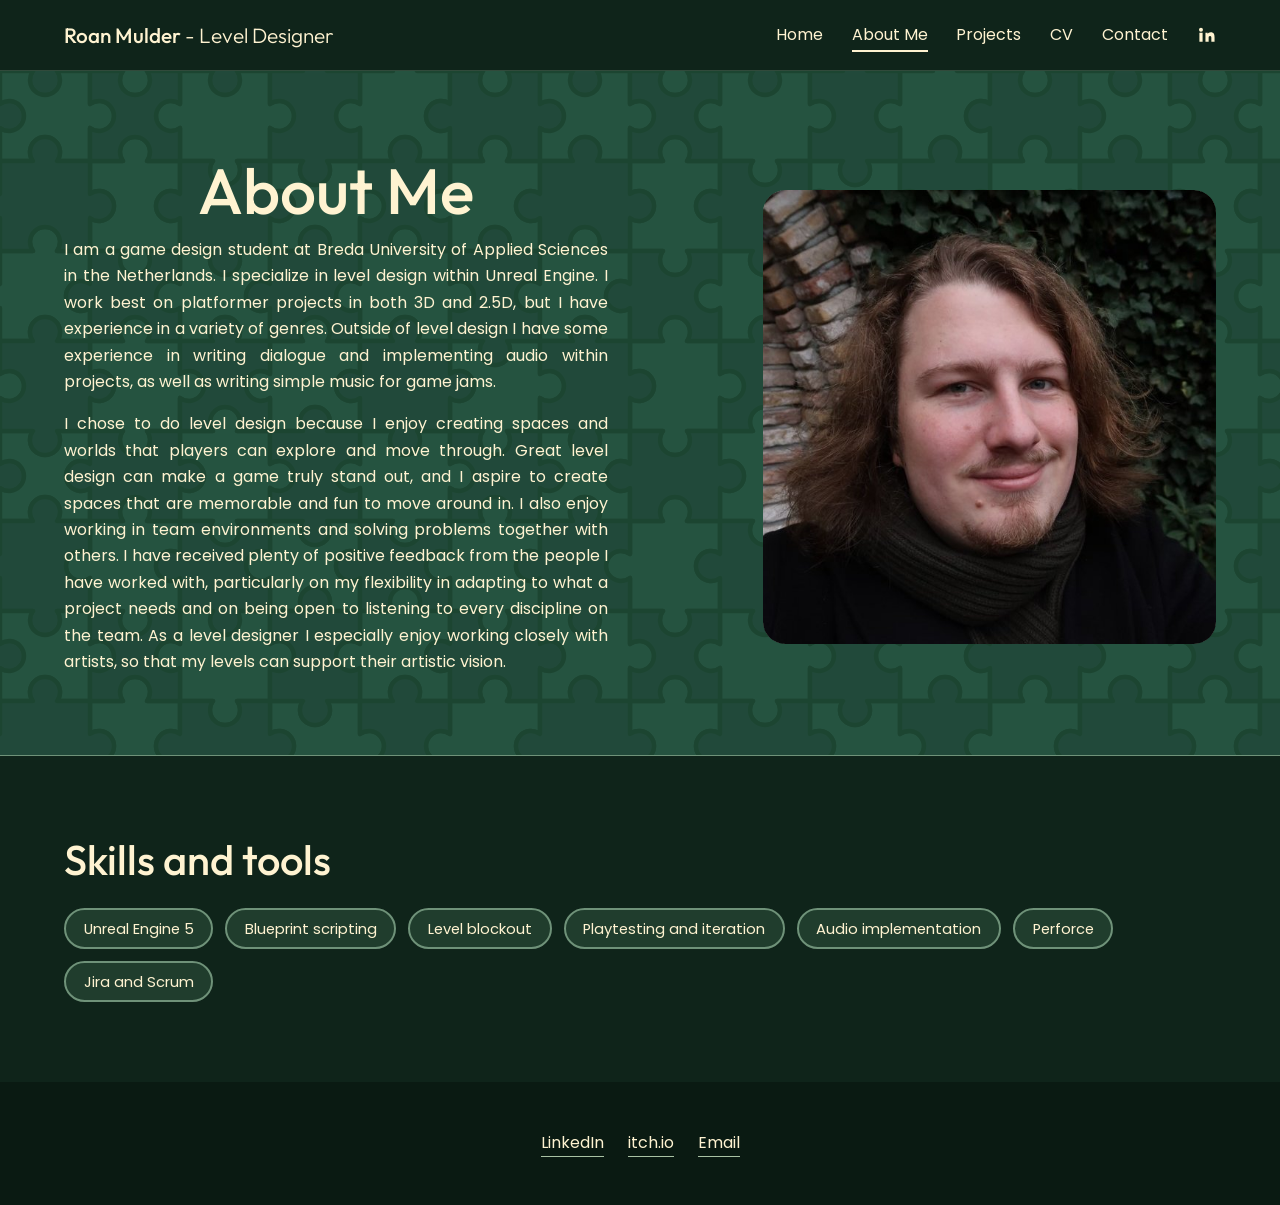
==== commit 4673966d: "Remove Follow from footer and center the footer links on every page Co-Authored-By: Claude Opus 5.5 " ====
--- a/about.html
+++ b/about.html
@@ -59,8 +59,7 @@
   </section>
 </main>
 <footer class="site-footer">
-  <div class="footer-inner">
-    <div class="footer-follow">Follow</div>
+  <div class="footer-inner" style="justify-content: center">
     <ul class="footer-links">
       <li><a href="https://www.linkedin.com/in/roanmulder/" target="_blank" rel="noopener">LinkedIn</a></li>
       <li><a href="https://roanthegamer.itch.io" target="_blank" rel="noopener">itch.io</a></li>
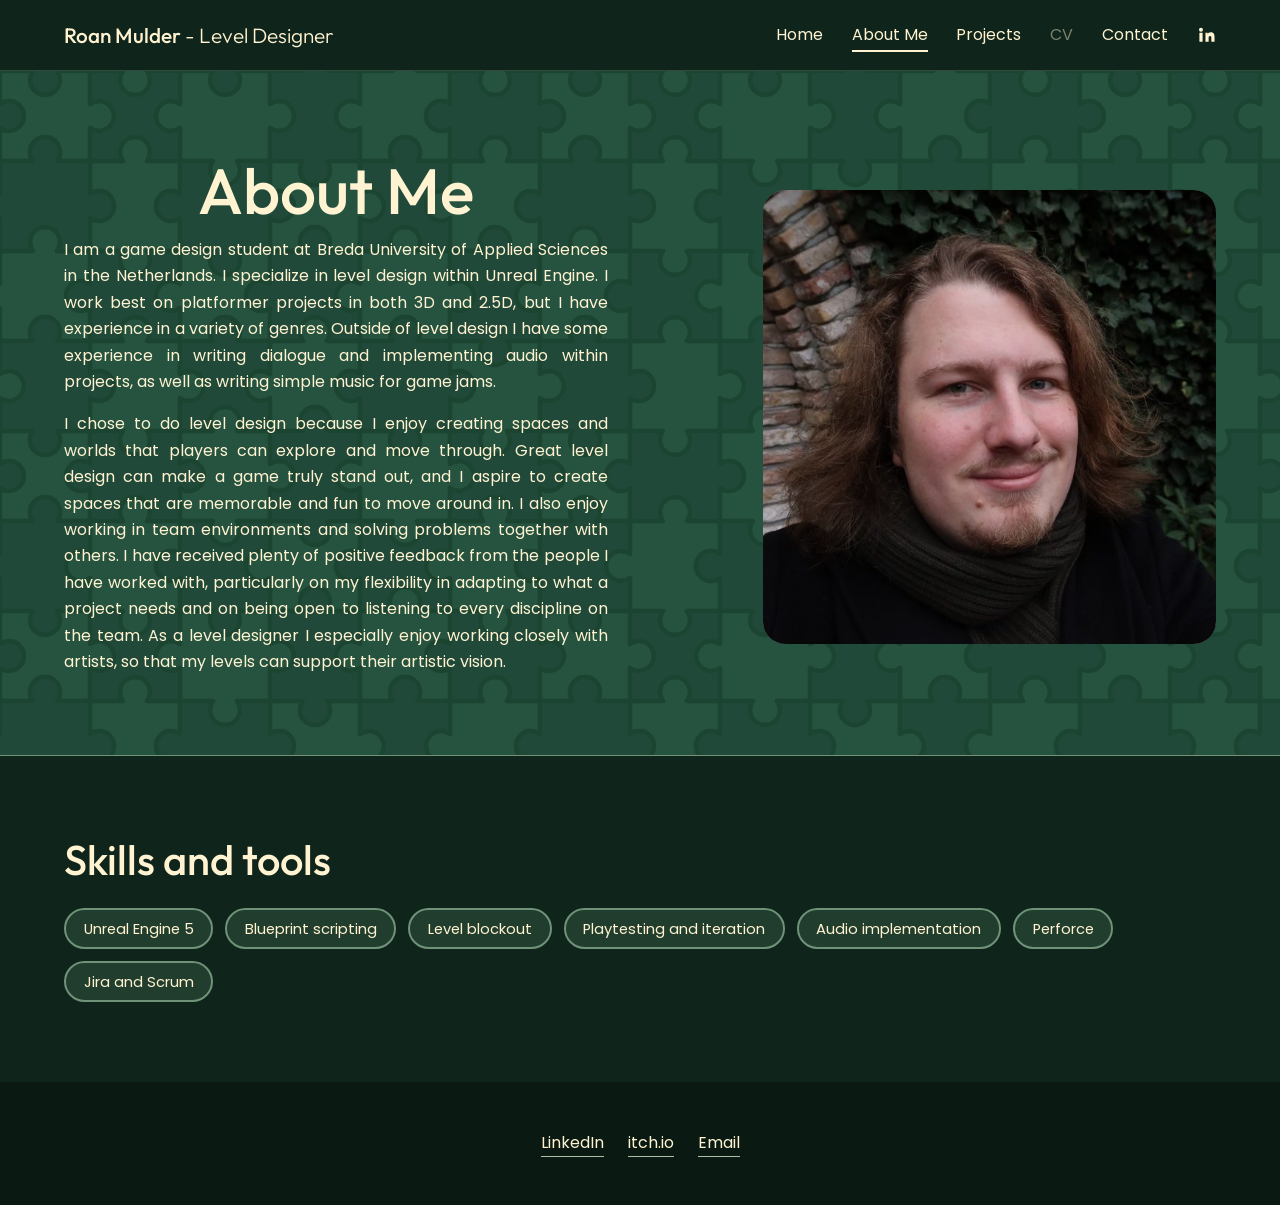
==== commit c98f551c: "Grey out every link to the CV page until the CV exists Co-Authored-By: Claude Opus 5.5 <noreply@anth" ====
--- a/about.html
+++ b/about.html
@@ -23,7 +23,7 @@
         <li><a href="index.html">Home</a></li>
         <li><a href="about.html" aria-current="page">About Me</a></li>
         <li><a href="projects.html">Projects</a></li>
-        <li><a href="cv.html">CV</a></li>
+        <li><a aria-disabled="true" title="CV coming soon" style="opacity: .45; cursor: not-allowed; border-bottom-color: transparent">CV</a></li>
         <li><a href="contact.html">Contact</a></li>
         <li><a href="https://www.linkedin.com/in/roanmulder/" aria-label="LinkedIn (opens in a new tab)" target="_blank" rel="noopener"><svg viewBox="0 0 24 24" aria-hidden="true"><path d="M4.98 3.5a2.5 2.5 0 1 1 0 5 2.5 2.5 0 0 1 0-5zM3 9.75h4V21H3V9.75zm6.5 0h3.83v1.54h.06c.53-1 1.84-2.07 3.78-2.07 4.04 0 4.78 2.66 4.78 6.12V21h-4v-4.72c0-1.13-.02-2.58-1.57-2.58-1.57 0-1.81 1.23-1.81 2.5V21h-4V9.75z"/></svg></a></li>
     </ul>
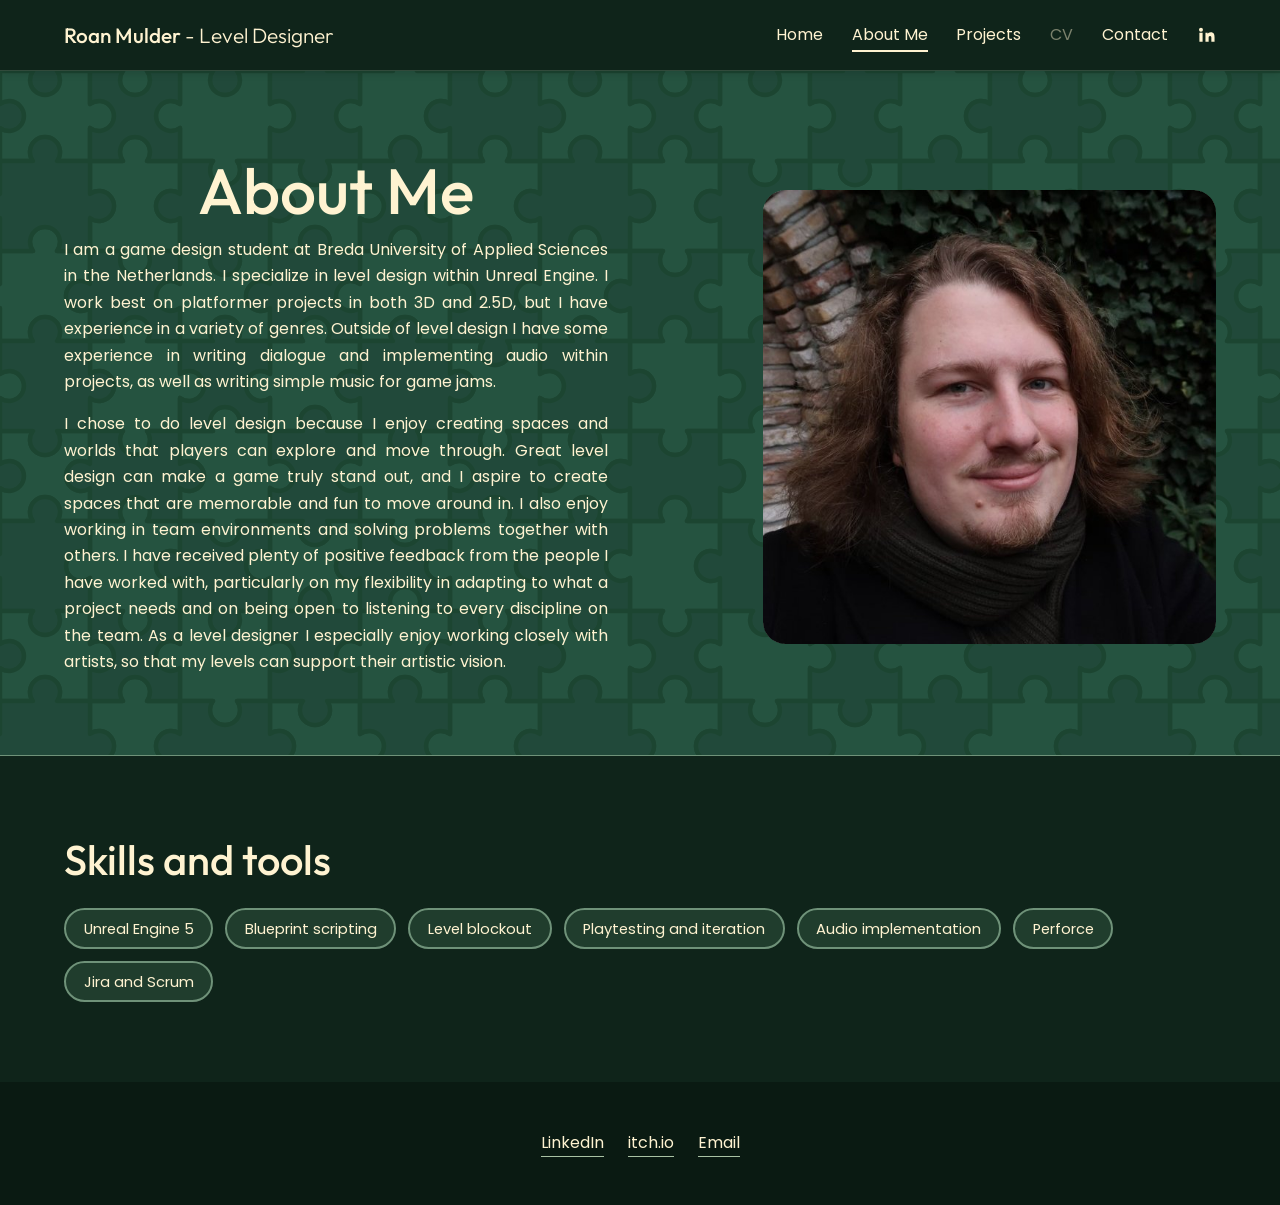
==== commit e59b0521: "Replace the placeholder email with 240100@buas.nl in every email link Co-Authored-By: Claude Opus 5." ====
--- a/about.html
+++ b/about.html
@@ -63,7 +63,7 @@
     <ul class="footer-links">
       <li><a href="https://www.linkedin.com/in/roanmulder/" target="_blank" rel="noopener">LinkedIn</a></li>
       <li><a href="https://roanthegamer.itch.io" target="_blank" rel="noopener">itch.io</a></li>
-      <li><a href="mailto:your.email@example.com">Email</a></li>
+      <li><a href="mailto:240100@buas.nl">Email</a></li>
     </ul>
   </div>
 </footer>
--- a/css/style.css
+++ b/css/style.css
@@ -25,7 +25,7 @@
 
 *, *::before, *::after { box-sizing: border-box; }
 
-html { scroll-behavior: smooth; }
+html { scroll-behavior: smooth; scroll-padding-top: var(--site-header-height, 0px); }   /* anchor jumps and focus stay clear of the sticky header */
 
 body {
   margin: 0;
@@ -51,8 +51,11 @@
 
 /* ---------- Header ---------- */
 
+/* Sticky on every page. z-index 50: above the page content, the overview pill (15) and the sky (-1).
+   Dialogs such as the video lightbox open in the browser's top layer, above everything. */
 .site-header {
-  position: relative; z-index: 20;
+  position: sticky; top: 0; z-index: 50;
+  box-shadow: 0 2px 8px rgba(0, 0, 0, .15);
   display: flex; align-items: center; justify-content: space-between;
   padding: 1.1rem var(--pad);
   background: var(--deep);
@@ -246,6 +249,11 @@
   .section { padding: 3.5rem var(--pad); }
 }
 
+/* Phones: a shorter sticky header (the menu is already folded behind the Menu button, so it never wraps) */
+@media (max-width: 640px) {
+  .site-header { padding-top: .6rem; padding-bottom: .6rem; }
+}
+
 @media (prefers-reduced-motion: reduce) {
   html { scroll-behavior: auto; }
   * { transition: none !important; }
